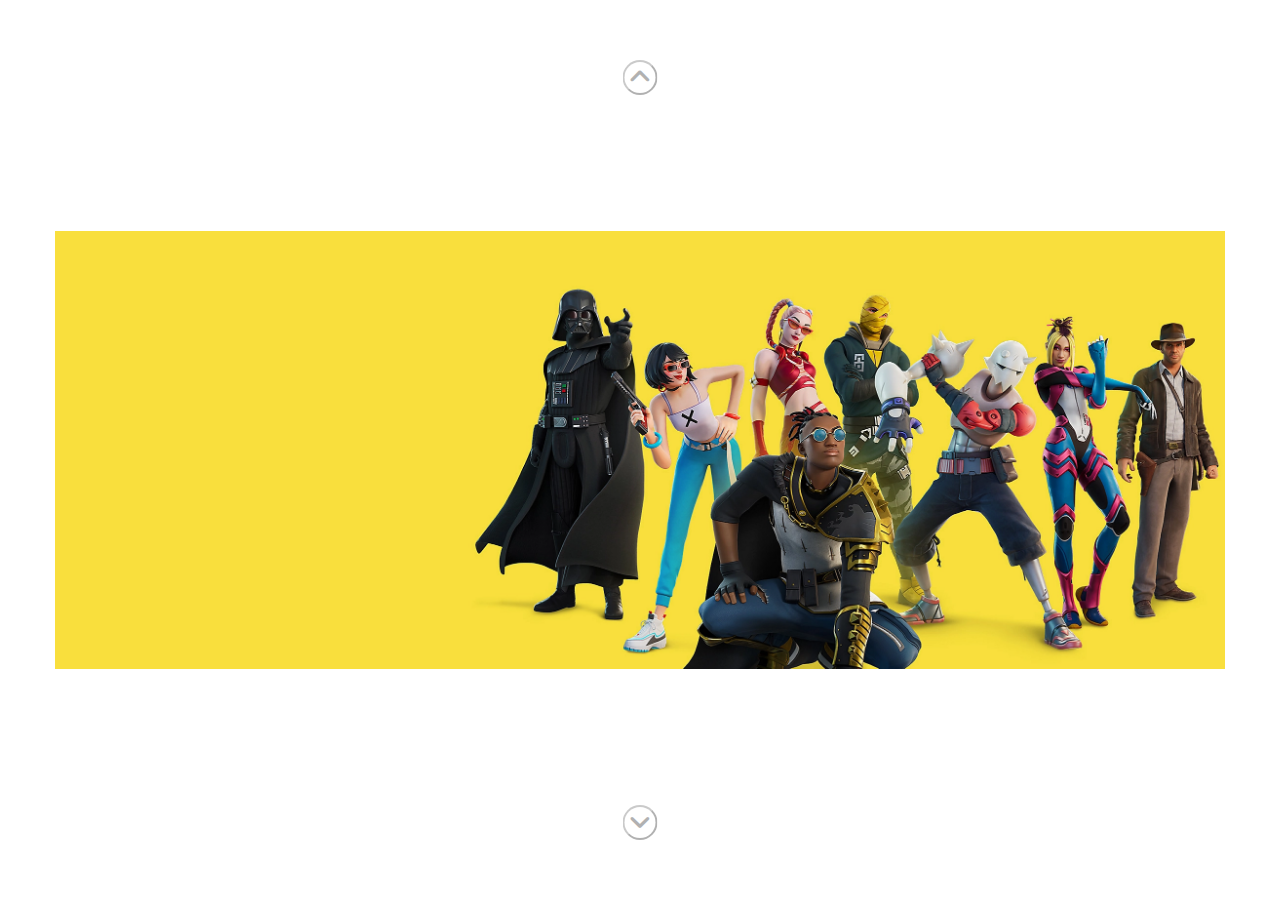
==== index.html @ 32883784 "Completata milestone 0" ====
<!DOCTYPE html>
<html lang="en">
<head>
    <meta charset="UTF-8">
    <meta http-equiv="X-UA-Compatible" content="IE=edge">
    <meta name="viewport" content="width=device-width, initial-scale=1.0">
    <link rel="stylesheet" href="https://cdnjs.cloudflare.com/ajax/libs/font-awesome/6.2.0/css/all.min.css">
    <link rel="stylesheet" href="css/style.css">
    <title>carousel</title>
</head>
<body>
    <div id="container">
        <img src="img/03.webp" alt="">
        <button id="prev"><i class="fa-solid fa-angle-up"></i></button>
        <button id="next"><i class="fa-solid fa-angle-down"></i></button>
    </div>
    <script src="js/script.js"></script>
</body>
</html>
---- css/style.css ----
*{
    margin: 0;
    padding: 0;
    box-sizing: border-box;
}

img{
    max-width: 100%;
    max-height: 100%;
}

#container{
    max-width: 1170px;
    height: 90vh;
    margin: 5vh auto;
    display: flex;
    align-items: center;
    justify-content: center;
    position: relative;
}

button{
    background-color: #fff;
    width: 35px;
    height: 35px;
    font-size: 25px;
    border-radius: 25px;
    opacity: 0.3;
    text-align: center;
    position: absolute;
    left: 50%;
    transform: translate(-50%, 0);
    cursor: pointer;
}

button#prev{
    top: 15px;
}

button#next{
    bottom: 15px;
}

button:hover{
    opacity: 1;
}
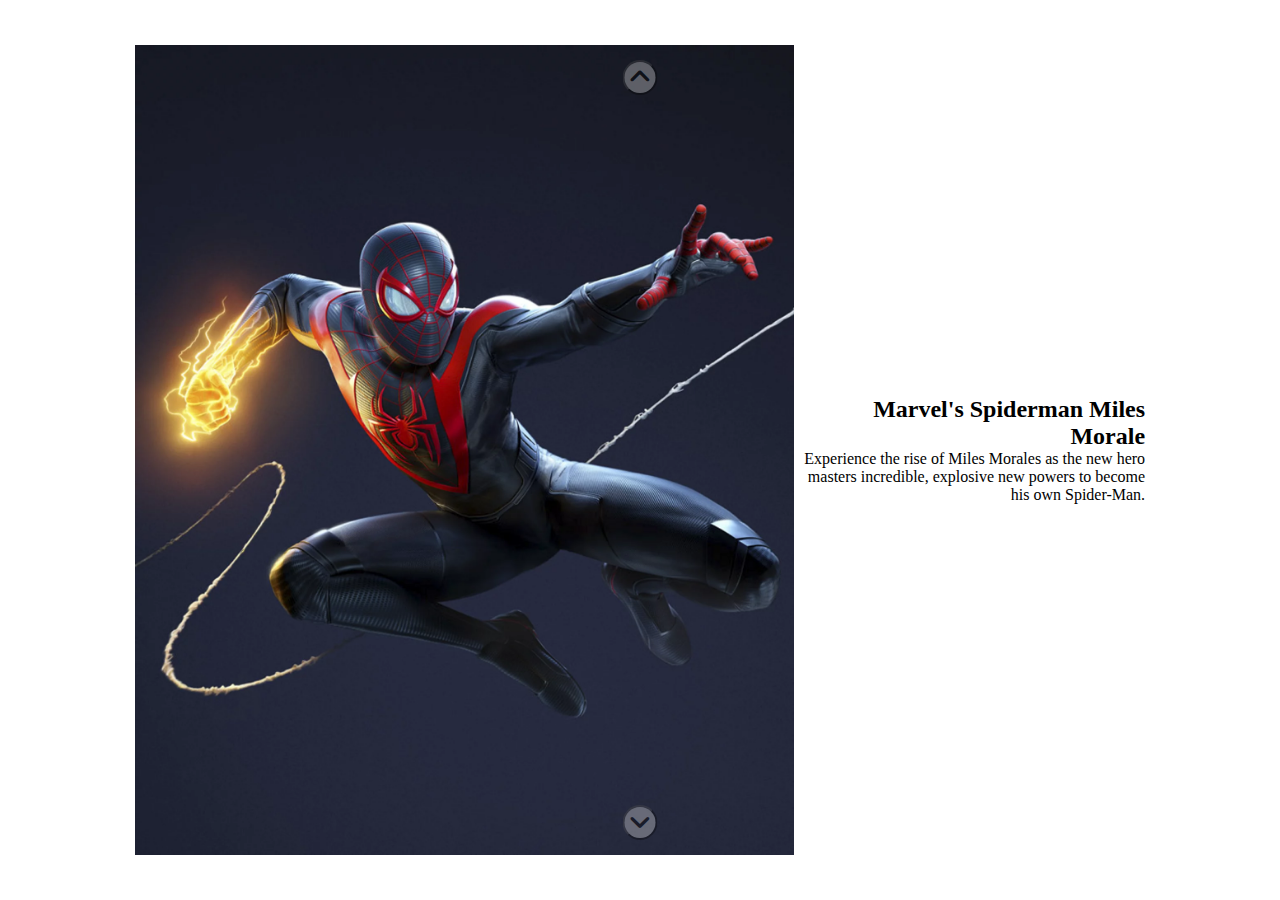
==== commit 3b159e09: "Completate milestone 1 e 2" ====
--- a/index.html
+++ b/index.html
@@ -10,7 +10,8 @@
 </head>
 <body>
     <div id="container">
-        <img src="img/03.webp" alt="">
+        <div id="img-container"></div>
+        <div id="txt-container"></div>
         <button id="prev"><i class="fa-solid fa-angle-up"></i></button>
         <button id="next"><i class="fa-solid fa-angle-down"></i></button>
     </div>
--- a/css/style.css
+++ b/css/style.css
@@ -13,10 +13,29 @@
     max-width: 1170px;
     height: 90vh;
     margin: 5vh auto;
+    position: relative;
+    display: flex;    
+    align-items: center;
+    justify-content: center;
+}
+
+#img-container{
+    max-width: 70%;
+    width: fit-content;
+    height: 100%;
     display: flex;
     align-items: center;
     justify-content: center;
     position: relative;
+}
+
+#txt-container{
+    /* color: #fff;
+    position: absolute;
+    bottom: 15px;
+    right: 15px; */
+    text-align: right;
+    width: 30%;
 }
 
 button{
@@ -43,4 +62,4 @@
 
 button:hover{
     opacity: 1;
-}+}
